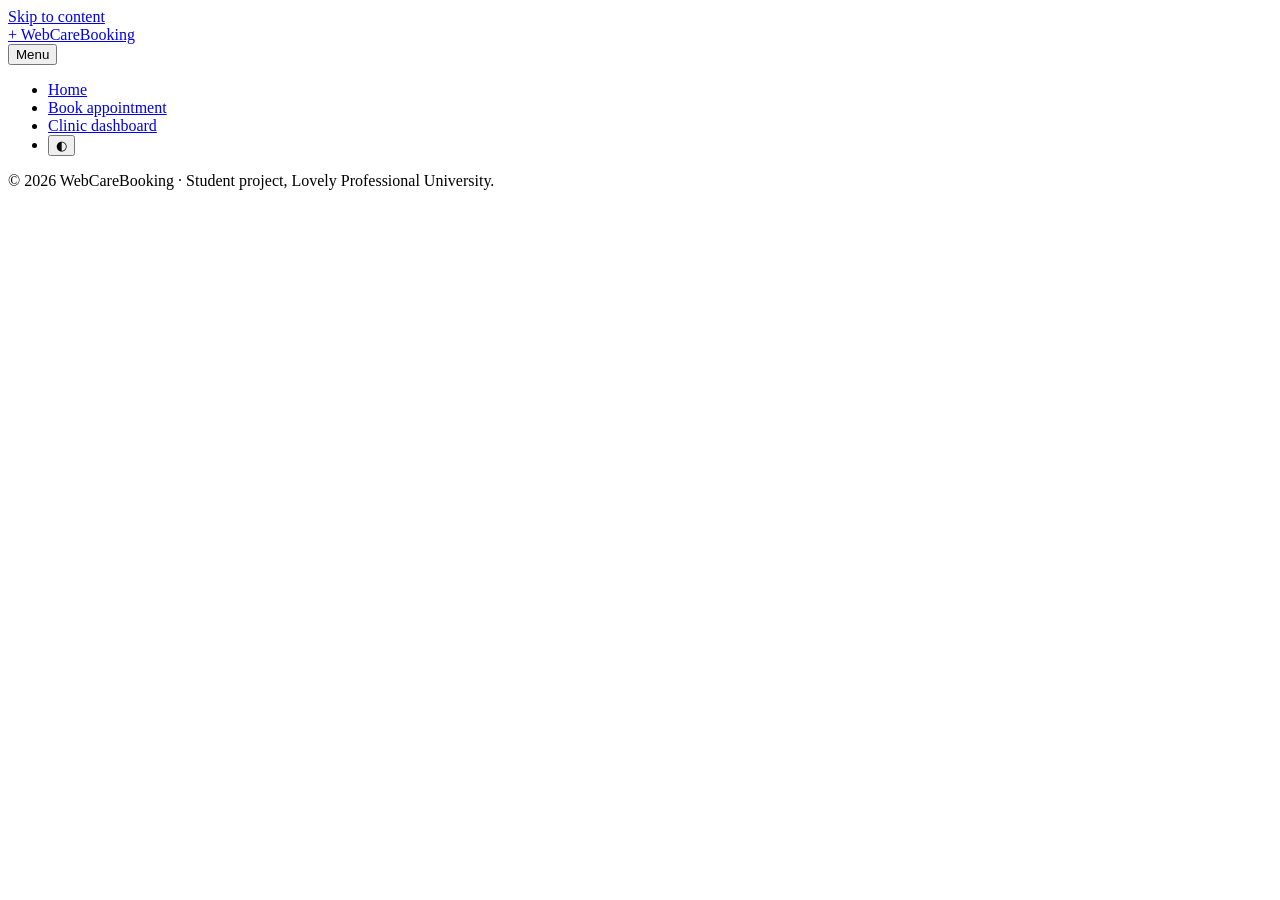
==== admin.html @ 11c1bfa4 "Add files via upload" ====
<!DOCTYPE html>
<html lang="en">
<head>
  <meta charset="UTF-8">
  <meta name="viewport" content="width=device-width, initial-scale=1.0">
  <meta name="description" content="Clinic dashboard: manage working hours and appointments.">
  <title>Clinic dashboard – WebCareBooking</title>
  <link rel="stylesheet" href="css/style.css">
</head>
<body>
  <a class="skip-link" href="#main">Skip to content</a>

  <header class="site-header">
    <div class="container header-inner">
      <a class="logo" href="index.html"><span class="logo-mark" aria-hidden="true">+</span> WebCareBooking</a>
      <nav aria-label="Main navigation">
        <button class="nav-toggle" type="button" aria-expanded="false" aria-controls="nav-menu">Menu</button>
        <ul id="nav-menu" class="nav-menu">
          <li><a href="index.html">Home</a></li>
          <li><a href="book.html">Book appointment</a></li>
          <li><a href="admin.html" aria-current="page">Clinic dashboard</a></li>
          <li><button class="theme-toggle" type="button" aria-label="Switch dark or light mode">◐</button></li>
        </ul>
      </nav>
    </div>
  </header>

  <main id="main" class="container page">

    <!-- ============ ADMIN LOGIN ============ -->
    <section id="admin-login" class="auth" aria-labelledby="admin-login-title" hidden>
      <h1 id="admin-login-title">Clinic dashboard</h1>
      <p class="muted">For doctors and clinic staff.</p>
      <form id="admin-login-form" class="card form" novalidate>
        <div class="field">
          <label for="admin-email">Staff email</label>
          <input type="email" id="admin-email" name="email" autocomplete="username" required>
          <p class="error" id="admin-email-error" aria-live="polite"></p>
        </div>
        <div class="field">
          <label for="admin-password">Password</label>
          <input type="password" id="admin-password" name="password" autocomplete="current-password" required>
          <p class="error" id="admin-password-error" aria-live="polite"></p>
        </div>
        <button type="submit" class="btn btn-primary btn-block">Log in</button>
        <p class="hint">Demo login: <code>admin@webcare.com</code> / <code>Admin@123</code></p>
      </form>
    </section>

    <!-- ============ DASHBOARD ============ -->
    <section id="admin-app" hidden>
      <div class="page-head">
        <h1>Dashboard</h1>
        <button type="button" id="admin-logout" class="btn btn-ghost">Log out</button>
      </div>

      <section class="stats" aria-label="Key figures">
        <article class="stat"><p class="stat-value" id="stat-today">0</p><p class="stat-label">Booked today</p></article>
        <article class="stat"><p class="stat-value" id="stat-upcoming">0</p><p class="stat-label">Upcoming</p></article>
        <article class="stat"><p class="stat-value" id="stat-completed">0</p><p class="stat-label">Completed</p></article>
        <article class="stat"><p class="stat-value" id="stat-cancel">0%</p><p class="stat-label">Cancellation rate</p></article>
      </section>

      <section class="card" aria-labelledby="appts-title">
        <div class="card-head">
          <h2 id="appts-title">Appointments</h2>
          <button type="button" id="export-btn" class="btn btn-small">Export CSV</button>
        </div>
        <form id="filter-form" class="filters">
          <div class="field">
            <label for="filter-doctor">Doctor</label>
            <select id="filter-doctor" name="doctor"></select>
          </div>
          <div class="field">
            <label for="filter-date">Date</label>
            <input type="date" id="filter-date" name="date">
          </div>
          <div class="field">
            <label for="filter-status">Status</label>
            <select id="filter-status" name="status">
              <option value="all">All</option>
              <option value="booked">Booked</option>
              <option value="completed">Completed</option>
              <option value="cancelled">Cancelled</option>
            </select>
          </div>
          <button type="reset" class="btn btn-ghost btn-small">Clear filters</button>
        </form>
        <div class="table-wrap">
          <table class="table">
            <caption class="sr-only">List of appointments</caption>
            <thead>
              <tr>
                <th scope="col">Date</th><th scope="col">Time</th><th scope="col">Doctor</th>
                <th scope="col">Patient</th><th scope="col">Reason</th><th scope="col">Status</th>
                <th scope="col">Actions</th>
              </tr>
            </thead>
            <tbody id="appt-body"></tbody>
          </table>
        </div>
        <p id="appt-empty" class="muted">No appointments match these filters.</p>
      </section>

      <div class="layout-2col">
        <section class="card" aria-labelledby="sched-title">
          <h2 id="sched-title">Working hours</h2>
          <form id="schedule-form" novalidate>
            <div class="field">
              <label for="sched-doctor">Doctor</label>
              <select id="sched-doctor"></select>
            </div>
            <fieldset>
              <legend>Weekly schedule</legend>
              <div id="hours-rows"></div>
            </fieldset>
            <div class="field-row">
              <div class="field">
                <label for="slot-length">Appointment length</label>
                <select id="slot-length">
                  <option value="15">15 minutes</option>
                  <option value="20">20 minutes</option>
                  <option value="30">30 minutes</option>
                  <option value="45">45 minutes</option>
                  <option value="60">60 minutes</option>
                </select>
              </div>
              <div class="field">
                <label for="break-start">Break from</label>
                <input type="time" id="break-start" step="900">
              </div>
              <div class="field">
                <label for="break-end">Break until</label>
                <input type="time" id="break-end" step="900">
                <p class="error" id="break-end-error" aria-live="polite"></p>
              </div>
            </div>
            <button type="submit" class="btn btn-primary">Save working hours</button>
          </form>
        </section>

        <div class="stack">
          <section class="card" aria-labelledby="doc-title">
            <h2 id="doc-title">Add a doctor</h2>
            <form id="doctor-form" class="form" novalidate>
              <div class="field">
                <label for="doc-name">Name</label>
                <input type="text" id="doc-name" name="docname" placeholder="Dr. Firstname Lastname" required>
                <p class="error" id="doc-name-error" aria-live="polite"></p>
              </div>
              <div class="field">
                <label for="doc-specialty">Specialty</label>
                <select id="doc-specialty" name="specialty" required>
                  <option value="">Choose…</option>
                  <option>General Medicine</option>
                  <option>Pediatrics</option>
                  <option>Dermatology</option>
                  <option>Cardiology</option>
                  <option>Gynecology</option>
                  <option>Dentistry</option>
                  <option>Ophthalmology</option>
                </select>
                <p class="error" id="doc-specialty-error" aria-live="polite"></p>
              </div>
              <button type="submit" class="btn btn-primary">Add doctor</button>
            </form>
          </section>

          <section class="card card-danger" aria-labelledby="reset-title">
            <h2 id="reset-title">Demo data</h2>
            <p class="muted">Erase all patients and appointments stored in this browser and reload the sample doctors.</p>
            <button type="button" id="reset-btn" class="btn btn-danger">Reset demo data</button>
          </section>
        </div>
      </div>
    </section>
  </main>

  <footer class="site-footer">
    <div class="container">
      <p>&copy; 2026 WebCareBooking · Student project, Lovely Professional University.</p>
    </div>
  </footer>

  <script src="js/storage.js"></script>
  <script src="js/slots.js"></script>
  <script src="js/validate.js"></script>
  <script src="js/ui.js"></script>
  <script src="js/admin.js"></script>
</body>
</html>
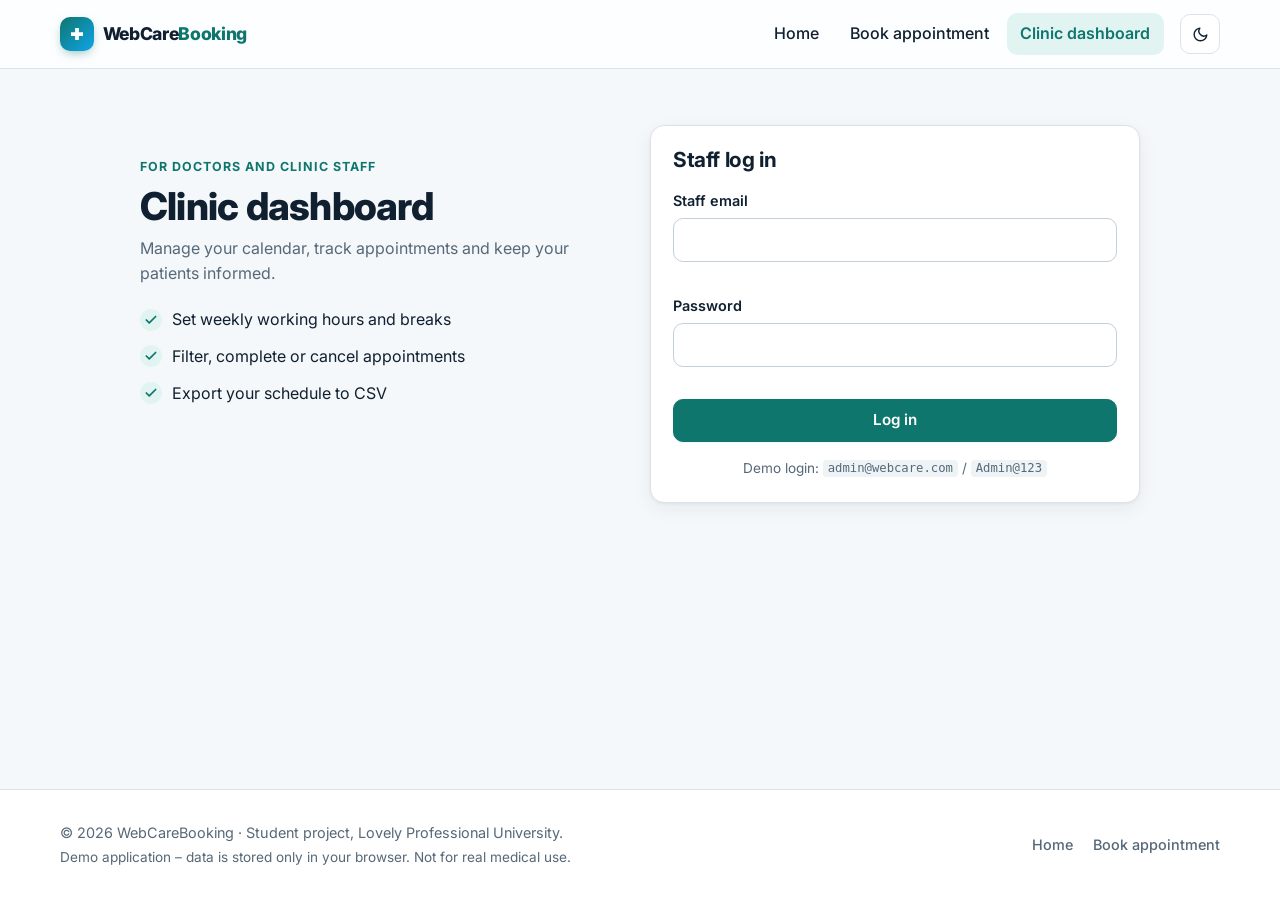
==== commit 15feabe1: "Fix broken asset paths, refresh the design and fix UI bugs The HTML pages load css/, js/ and tests/ " ====
--- a/admin.html
+++ b/admin.html
@@ -4,67 +4,108 @@
   <meta charset="UTF-8">
   <meta name="viewport" content="width=device-width, initial-scale=1.0">
   <meta name="description" content="Clinic dashboard: manage working hours and appointments.">
+  <meta name="theme-color" content="#0f766e">
   <title>Clinic dashboard – WebCareBooking</title>
+  <link rel="icon" href="data:image/svg+xml,%3Csvg xmlns='http://www.w3.org/2000/svg' viewBox='0 0 32 32'%3E%3Crect width='32' height='32' rx='8' fill='%230f766e'/%3E%3Cpath d='M13 7h6v6h6v6h-6v6h-6v-6H7v-6h6z' fill='white'/%3E%3C/svg%3E">
+  <link rel="preconnect" href="https://fonts.googleapis.com">
+  <link rel="preconnect" href="https://fonts.gstatic.com" crossorigin>
+  <link rel="stylesheet" href="https://fonts.googleapis.com/css2?family=Inter:wght@400;500;600;700;800&display=swap">
   <link rel="stylesheet" href="css/style.css">
+  <script>try{document.documentElement.dataset.theme=localStorage.getItem('wcb_theme')||(matchMedia('(prefers-color-scheme: dark)').matches?'dark':'light')}catch(e){}</script>
 </head>
 <body>
   <a class="skip-link" href="#main">Skip to content</a>
 
   <header class="site-header">
     <div class="container header-inner">
-      <a class="logo" href="index.html"><span class="logo-mark" aria-hidden="true">+</span> WebCareBooking</a>
-      <nav aria-label="Main navigation">
-        <button class="nav-toggle" type="button" aria-expanded="false" aria-controls="nav-menu">Menu</button>
+      <a class="logo" href="index.html"><span class="logo-mark" aria-hidden="true"><svg viewBox="0 0 24 24"><path d="M9.5 4h5v5.5H20v5h-5.5V20h-5v-5.5H4v-5h5.5z"/></svg></span>WebCare<span class="logo-accent">Booking</span></a>
+      <nav class="site-nav" aria-label="Main navigation">
+        <button class="nav-toggle" type="button" aria-expanded="false" aria-controls="nav-menu">
+          <svg class="icon" viewBox="0 0 24 24" aria-hidden="true"><path d="M4 6h16M4 12h16M4 18h16"/></svg>
+          <span>Menu</span>
+        </button>
         <ul id="nav-menu" class="nav-menu">
           <li><a href="index.html">Home</a></li>
           <li><a href="book.html">Book appointment</a></li>
           <li><a href="admin.html" aria-current="page">Clinic dashboard</a></li>
-          <li><button class="theme-toggle" type="button" aria-label="Switch dark or light mode">◐</button></li>
         </ul>
       </nav>
+      <button class="theme-toggle" type="button" aria-label="Dark mode" aria-pressed="false">
+        <svg class="icon icon-moon" viewBox="0 0 24 24" aria-hidden="true"><path d="M21 12.8A9 9 0 1 1 11.2 3a7 7 0 0 0 9.8 9.8z"/></svg>
+        <svg class="icon icon-sun" viewBox="0 0 24 24" aria-hidden="true"><circle cx="12" cy="12" r="4"/><path d="M12 2v2M12 20v2M4.9 4.9l1.4 1.4M17.7 17.7l1.4 1.4M2 12h2M20 12h2M4.9 19.1l1.4-1.4M17.7 6.3l1.4-1.4"/></svg>
+      </button>
     </div>
   </header>
 
   <main id="main" class="container page">
 
     <!-- ============ ADMIN LOGIN ============ -->
-    <section id="admin-login" class="auth" aria-labelledby="admin-login-title" hidden>
-      <h1 id="admin-login-title">Clinic dashboard</h1>
-      <p class="muted">For doctors and clinic staff.</p>
-      <form id="admin-login-form" class="card form" novalidate>
-        <div class="field">
-          <label for="admin-email">Staff email</label>
-          <input type="email" id="admin-email" name="email" autocomplete="username" required>
-          <p class="error" id="admin-email-error" aria-live="polite"></p>
-        </div>
-        <div class="field">
-          <label for="admin-password">Password</label>
-          <input type="password" id="admin-password" name="password" autocomplete="current-password" required>
-          <p class="error" id="admin-password-error" aria-live="polite"></p>
-        </div>
-        <button type="submit" class="btn btn-primary btn-block">Log in</button>
-        <p class="hint">Demo login: <code>admin@webcare.com</code> / <code>Admin@123</code></p>
-      </form>
+    <section id="admin-login" class="auth-layout" aria-labelledby="admin-login-title" hidden>
+      <div class="auth-aside">
+        <p class="eyebrow">For doctors and clinic staff</p>
+        <h1 id="admin-login-title">Clinic dashboard</h1>
+        <p class="muted">Manage your calendar, track appointments and keep your patients informed.</p>
+        <ul class="check-list">
+          <li><svg class="icon" viewBox="0 0 24 24" aria-hidden="true"><path d="M20 6 9 17l-5-5"/></svg>Set weekly working hours and breaks</li>
+          <li><svg class="icon" viewBox="0 0 24 24" aria-hidden="true"><path d="M20 6 9 17l-5-5"/></svg>Filter, complete or cancel appointments</li>
+          <li><svg class="icon" viewBox="0 0 24 24" aria-hidden="true"><path d="M20 6 9 17l-5-5"/></svg>Export your schedule to CSV</li>
+        </ul>
+      </div>
+      <div class="auth-main">
+        <form id="admin-login-form" class="card form" novalidate>
+          <h2>Staff log in</h2>
+          <div class="field">
+            <label for="admin-email">Staff email</label>
+            <input type="email" id="admin-email" name="email" autocomplete="username" required>
+            <p class="error" id="admin-email-error" aria-live="polite"></p>
+          </div>
+          <div class="field">
+            <label for="admin-password">Password</label>
+            <input type="password" id="admin-password" name="password" autocomplete="current-password" required>
+            <p class="error" id="admin-password-error" aria-live="polite"></p>
+          </div>
+          <button type="submit" class="btn btn-primary btn-block">Log in</button>
+          <p class="hint center">Demo login: <code>admin@webcare.com</code> / <code>Admin@123</code></p>
+        </form>
+      </div>
     </section>
 
     <!-- ============ DASHBOARD ============ -->
-    <section id="admin-app" hidden>
+    <section id="admin-app" aria-labelledby="dash-title" hidden>
       <div class="page-head">
-        <h1>Dashboard</h1>
+        <div>
+          <h1 id="dash-title">Dashboard</h1>
+          <p class="muted" id="today-label"></p>
+        </div>
         <button type="button" id="admin-logout" class="btn btn-ghost">Log out</button>
       </div>
 
       <section class="stats" aria-label="Key figures">
-        <article class="stat"><p class="stat-value" id="stat-today">0</p><p class="stat-label">Booked today</p></article>
-        <article class="stat"><p class="stat-value" id="stat-upcoming">0</p><p class="stat-label">Upcoming</p></article>
-        <article class="stat"><p class="stat-value" id="stat-completed">0</p><p class="stat-label">Completed</p></article>
-        <article class="stat"><p class="stat-value" id="stat-cancel">0%</p><p class="stat-label">Cancellation rate</p></article>
+        <article class="stat">
+          <span class="stat-icon" aria-hidden="true"><svg class="icon" viewBox="0 0 24 24"><rect x="3" y="5" width="18" height="16" rx="2"/><path d="M3 10h18M8 3v4M16 3v4"/></svg></span>
+          <div><p class="stat-value" id="stat-today">0</p><p class="stat-label">Booked today</p></div>
+        </article>
+        <article class="stat">
+          <span class="stat-icon stat-icon-info" aria-hidden="true"><svg class="icon" viewBox="0 0 24 24"><circle cx="12" cy="12" r="9"/><path d="M12 7v5l3 2"/></svg></span>
+          <div><p class="stat-value" id="stat-upcoming">0</p><p class="stat-label">Upcoming</p></div>
+        </article>
+        <article class="stat">
+          <span class="stat-icon stat-icon-success" aria-hidden="true"><svg class="icon" viewBox="0 0 24 24"><path d="M20 6 9 17l-5-5"/></svg></span>
+          <div><p class="stat-value" id="stat-completed">0</p><p class="stat-label">Completed</p></div>
+        </article>
+        <article class="stat">
+          <span class="stat-icon stat-icon-danger" aria-hidden="true"><svg class="icon" viewBox="0 0 24 24"><circle cx="12" cy="12" r="9"/><path d="M15 9l-6 6M9 9l6 6"/></svg></span>
+          <div><p class="stat-value" id="stat-cancel">0%</p><p class="stat-label">Cancellation rate</p></div>
+        </article>
       </section>
 
       <section class="card" aria-labelledby="appts-title">
         <div class="card-head">
           <h2 id="appts-title">Appointments</h2>
-          <button type="button" id="export-btn" class="btn btn-small">Export CSV</button>
+          <button type="button" id="export-btn" class="btn btn-small">
+            <svg class="icon" viewBox="0 0 24 24" aria-hidden="true"><path d="M12 3v12M7 10l5 5 5-5M5 21h14"/></svg>
+            Export CSV
+          </button>
         </div>
         <form id="filter-form" class="filters">
           <div class="field">
@@ -84,7 +125,7 @@
               <option value="cancelled">Cancelled</option>
             </select>
           </div>
-          <button type="reset" class="btn btn-ghost btn-small">Clear filters</button>
+          <button type="reset" class="btn btn-ghost">Clear filters</button>
         </form>
         <div class="table-wrap">
           <table class="table">
@@ -99,7 +140,7 @@
             <tbody id="appt-body"></tbody>
           </table>
         </div>
-        <p id="appt-empty" class="muted">No appointments match these filters.</p>
+        <p id="appt-empty" class="empty-state">No appointments match these filters.</p>
       </section>
 
       <div class="layout-2col">
@@ -177,8 +218,15 @@
   </main>
 
   <footer class="site-footer">
-    <div class="container">
-      <p>&copy; 2026 WebCareBooking · Student project, Lovely Professional University.</p>
+    <div class="container footer-inner">
+      <div>
+        <p>&copy; 2026 WebCareBooking · Student project, Lovely Professional University.</p>
+        <p class="small">Demo application – data is stored only in your browser. Not for real medical use.</p>
+      </div>
+      <ul class="footer-links">
+        <li><a href="index.html">Home</a></li>
+        <li><a href="book.html">Book appointment</a></li>
+      </ul>
     </div>
   </footer>
 
--- a/css/style.css
+++ b/css/style.css
@@ -0,0 +1,599 @@
+/* =========================================================
+   WebCareBooking – main stylesheet
+   Mobile-first: base styles target phones, media queries
+   at the bottom add layout for tablets (≥640px) and
+   desktops (≥960px).
+   ========================================================= */
+
+/* ---------- 1. Design tokens (CSS custom properties) ---------- */
+:root {
+  --bg: #f5f8fa;
+  --surface: #ffffff;
+  --surface-2: #eef3f6;
+  --text: #102030;
+  --muted: #566879;
+  --border: #dbe3ea;
+  --border-strong: #c3cfd9;
+  --primary: #0f766e;
+  --primary-hover: #0b5d56;
+  --on-primary: #ffffff;
+  --primary-soft: #e2f4f1;
+  --accent: #0ea5e9;
+  --accent-soft: #e0f2fe;
+  --danger: #b42318;
+  --danger-soft: #fdecea;
+  --success: #1d7a3a;
+  --success-soft: #e6f4ea;
+  --warning: #9a6200;
+  --warning-soft: #fff4dc;
+  --radius-sm: 8px;
+  --radius: 14px;
+  --radius-lg: 22px;
+  --shadow-sm: 0 1px 2px rgba(16, 32, 48, 0.06);
+  --shadow: 0 1px 3px rgba(16, 32, 48, 0.06), 0 6px 20px rgba(16, 32, 48, 0.06);
+  --shadow-lg: 0 20px 50px -12px rgba(15, 60, 70, 0.25);
+  --ring: 0 0 0 3px rgba(15, 118, 110, 0.25);
+  --header-bg: rgba(255, 255, 255, 0.82);
+  --font: "Inter", system-ui, -apple-system, "Segoe UI", Roboto, "Helvetica Neue", Arial, sans-serif;
+  color-scheme: light;
+}
+
+[data-theme="dark"] {
+  --bg: #0b131a;
+  --surface: #131f29;
+  --surface-2: #1a2a37;
+  --text: #e6eef4;
+  --muted: #9db0c0;
+  --border: #253746;
+  --border-strong: #35495a;
+  --primary: #2cc5b4;
+  --primary-hover: #5ad8ca;
+  --on-primary: #04211e;
+  --primary-soft: #123532;
+  --accent: #38bdf8;
+  --accent-soft: #10293a;
+  --danger: #f2877d;
+  --danger-soft: #3a1d1b;
+  --success: #6fd08f;
+  --success-soft: #16301f;
+  --warning: #f0c060;
+  --warning-soft: #352a12;
+  --shadow-sm: none;
+  --shadow: 0 1px 0 rgba(255, 255, 255, 0.03) inset;
+  --shadow-lg: 0 20px 50px -12px rgba(0, 0, 0, 0.6);
+  --ring: 0 0 0 3px rgba(44, 197, 180, 0.3);
+  --header-bg: rgba(19, 31, 41, 0.82);
+  color-scheme: dark;
+}
+
+/* ---------- 2. Base ---------- */
+*, *::before, *::after { box-sizing: border-box; }
+
+html { -webkit-text-size-adjust: 100%; scroll-padding-top: 80px; }
+
+body {
+  margin: 0;
+  font-family: var(--font);
+  font-size: 1rem;
+  line-height: 1.6;
+  color: var(--text);
+  background: var(--bg);
+  display: flex;
+  flex-direction: column;
+  min-height: 100vh;
+  -webkit-font-smoothing: antialiased;
+}
+
+main { flex: 1; }
+h1, h2, h3 { line-height: 1.2; margin: 0 0 0.6em; letter-spacing: -0.02em; }
+h1 { font-size: clamp(1.75rem, 3vw + 1rem, 2.4rem); font-weight: 800; }
+h2 { font-size: 1.3rem; font-weight: 700; }
+h3 { font-size: 1.05rem; font-weight: 700; }
+p { margin: 0 0 0.8em; }
+a { color: var(--primary); }
+img { max-width: 100%; display: block; }
+code { background: var(--surface-2); padding: 0.1em 0.4em; border-radius: 4px; font-size: 0.9em; }
+[hidden] { display: none !important; }
+
+.icon {
+  width: 1.15em; height: 1.15em; flex: none;
+  fill: none; stroke: currentColor; stroke-width: 2; stroke-linecap: round; stroke-linejoin: round;
+}
+
+.container { width: min(1160px, 100% - 2rem); margin-inline: auto; }
+.page { padding-block: 2rem 3.5rem; }
+.section { padding-block: 3rem; }
+.section-alt { background: var(--surface); border-block: 1px solid var(--border); }
+.section-head { margin-bottom: 1.75rem; max-width: 640px; }
+.section-head h2 { font-size: clamp(1.4rem, 1.5vw + 1rem, 1.9rem); margin: 0; }
+.eyebrow {
+  margin: 0 0 0.4rem; font-size: 0.78rem; font-weight: 700;
+  letter-spacing: 0.08em; text-transform: uppercase; color: var(--primary);
+}
+.muted { color: var(--muted); }
+.small { font-size: 0.85rem; }
+.center { text-align: center; }
+.stack { display: grid; gap: 1.25rem; align-content: start; }
+
+/* Visible only to screen readers */
+.sr-only {
+  position: absolute; width: 1px; height: 1px; padding: 0; margin: -1px;
+  overflow: hidden; clip: rect(0, 0, 0, 0); white-space: nowrap; border: 0;
+}
+
+.skip-link {
+  position: absolute; left: 1rem; top: -3rem; z-index: 100;
+  background: var(--primary); color: var(--on-primary);
+  padding: 0.5rem 1rem; border-radius: var(--radius-sm); font-weight: 600;
+}
+.skip-link:focus { top: 1rem; }
+
+:focus-visible { outline: 3px solid var(--primary); outline-offset: 2px; }
+
+/* ---------- 3. Header & navigation ---------- */
+.site-header {
+  background: var(--header-bg);
+  backdrop-filter: saturate(180%) blur(12px);
+  -webkit-backdrop-filter: saturate(180%) blur(12px);
+  border-bottom: 1px solid var(--border);
+  position: sticky; top: 0; z-index: 50;
+}
+.header-inner {
+  display: flex; align-items: center; gap: 0.5rem;
+  min-height: 68px; position: relative;
+}
+.logo {
+  display: flex; align-items: center; gap: 0.55rem; margin-right: auto;
+  font-weight: 800; font-size: 1.1rem; letter-spacing: -0.02em;
+  color: var(--text); text-decoration: none;
+}
+.logo-accent { color: var(--primary); margin-left: -0.55rem; }
+.logo-mark {
+  display: grid; place-items: center; width: 34px; height: 34px;
+  background: linear-gradient(135deg, var(--primary), var(--accent));
+  border-radius: 10px; box-shadow: 0 4px 12px -4px rgba(15, 118, 110, 0.6);
+}
+.logo-mark svg { width: 18px; height: 18px; fill: #fff; }
+
+.nav-toggle, .theme-toggle {
+  display: inline-flex; align-items: center; justify-content: center; gap: 0.4rem;
+  font: inherit; font-weight: 600; font-size: 0.92rem; color: var(--text);
+  background: var(--surface); border: 1px solid var(--border);
+  height: 40px; border-radius: 10px; cursor: pointer;
+  transition: background 0.15s, border-color 0.15s;
+}
+.nav-toggle { padding: 0 0.8rem; }
+.theme-toggle { width: 40px; padding: 0; }
+.nav-toggle:hover, .theme-toggle:hover { background: var(--surface-2); border-color: var(--border-strong); }
+.theme-toggle .icon-sun { display: none; }
+[data-theme="dark"] .theme-toggle .icon-sun { display: block; }
+[data-theme="dark"] .theme-toggle .icon-moon { display: none; }
+
+.nav-menu {
+  list-style: none; margin: 0; padding: 0.5rem;
+  display: none; flex-direction: column; gap: 0.15rem;
+  position: absolute; top: calc(100% + 0.5rem); left: 0; right: 0;
+  background: var(--surface); border: 1px solid var(--border);
+  border-radius: var(--radius); box-shadow: var(--shadow-lg);
+}
+.nav-menu.open { display: flex; animation: slide-in 0.18s ease-out; }
+.nav-menu a {
+  display: block; padding: 0.65rem 0.85rem; border-radius: 10px;
+  text-decoration: none; color: var(--text); font-weight: 500;
+}
+.nav-menu a:hover { background: var(--surface-2); }
+.nav-menu a[aria-current="page"] { color: var(--primary); background: var(--primary-soft); font-weight: 600; }
+
+/* ---------- 4. Buttons ---------- */
+.btn {
+  display: inline-flex; align-items: center; justify-content: center; gap: 0.45rem;
+  font: inherit; font-weight: 600; font-size: 0.95rem; line-height: 1.2;
+  text-decoration: none; cursor: pointer; white-space: nowrap;
+  padding: 0.7rem 1.2rem; border-radius: 10px;
+  border: 1px solid var(--border); background: var(--surface); color: var(--text);
+  box-shadow: var(--shadow-sm);
+  transition: background 0.15s, border-color 0.15s, box-shadow 0.15s, transform 0.1s;
+}
+.btn:hover:not(:disabled) { background: var(--surface-2); border-color: var(--border-strong); }
+.btn:active:not(:disabled) { transform: translateY(1px); }
+.btn:disabled { opacity: 0.45; cursor: not-allowed; box-shadow: none; }
+.btn-primary { background: var(--primary); border-color: var(--primary); color: var(--on-primary); }
+.btn-primary:hover:not(:disabled) {
+  background: var(--primary-hover); border-color: var(--primary-hover);
+  box-shadow: 0 6px 16px -6px rgba(15, 118, 110, 0.55);
+}
+.btn-ghost { background: transparent; box-shadow: none; }
+.btn-light { background: #fff; border-color: #fff; color: #0b4f49; }
+.btn-light:hover:not(:disabled) { background: #f0fdfa; border-color: #f0fdfa; }
+.btn-danger { color: var(--danger); border-color: currentColor; background: transparent; box-shadow: none; }
+.btn-danger:hover:not(:disabled) { background: var(--danger-soft); border-color: var(--danger); }
+.btn-small { padding: 0.4rem 0.75rem; font-size: 0.85rem; border-radius: var(--radius-sm); }
+.btn-lg { padding: 0.85rem 1.4rem; font-size: 1rem; }
+.btn-block { width: 100%; }
+
+.link-btn {
+  font: inherit; font-weight: 600; color: var(--primary); background: none;
+  border: 0; padding: 0; cursor: pointer; text-decoration: underline; text-underline-offset: 3px;
+}
+
+/* ---------- 5. Hero & landing ---------- */
+.hero {
+  position: relative; overflow: hidden;
+  background:
+    radial-gradient(60% 80% at 100% 0%, var(--accent-soft), transparent 70%),
+    radial-gradient(60% 80% at 0% 0%, var(--primary-soft), transparent 70%),
+    var(--bg);
+  padding-block: 3rem 3.5rem;
+}
+.hero-inner { display: grid; gap: 2.5rem; align-items: center; }
+.hero h1 { font-size: clamp(2rem, 4vw + 1rem, 3.3rem); letter-spacing: -0.035em; }
+.text-accent {
+  background: linear-gradient(90deg, var(--primary), var(--accent));
+  -webkit-background-clip: text; background-clip: text; color: transparent;
+}
+.lead { font-size: 1.12rem; color: var(--muted); max-width: 36rem; }
+.hero-actions { display: flex; flex-wrap: wrap; gap: 0.75rem; margin-top: 1.75rem; }
+.hero-points {
+  list-style: none; padding: 0; margin: 1.5rem 0 0;
+  display: flex; flex-wrap: wrap; gap: 0.5rem 1.25rem; color: var(--muted); font-size: 0.92rem;
+}
+.hero-points li { display: inline-flex; align-items: center; gap: 0.4rem; }
+.hero-points .icon { color: var(--primary); }
+
+/* Decorative booking preview */
+.hero-visual { position: relative; max-width: 420px; width: 100%; justify-self: center; }
+.preview-card {
+  background: var(--surface); border: 1px solid var(--border); border-radius: var(--radius-lg);
+  padding: 1.4rem; box-shadow: var(--shadow-lg);
+}
+.preview-head { display: flex; align-items: center; gap: 0.8rem; margin-bottom: 1.1rem; }
+.preview-head div { display: grid; line-height: 1.35; }
+.preview-label { font-size: 0.8rem; font-weight: 600; color: var(--muted); margin-bottom: 0.6rem; }
+.preview-slots { display: grid; grid-template-columns: repeat(3, 1fr); gap: 0.5rem; }
+.preview-slots span {
+  text-align: center; padding: 0.55rem 0; border: 1px solid var(--border);
+  border-radius: var(--radius-sm); font-weight: 600; font-size: 0.9rem;
+}
+.preview-slots .is-taken { color: var(--muted); background: var(--surface-2); text-decoration: line-through; }
+.preview-slots .is-picked { background: var(--primary); border-color: var(--primary); color: var(--on-primary); }
+.preview-confirm {
+  display: flex; align-items: center; gap: 0.5rem; margin-top: 1rem;
+  background: var(--success-soft); color: var(--success);
+  border-radius: var(--radius-sm); padding: 0.7rem 0.85rem; font-weight: 600; font-size: 0.9rem;
+}
+.preview-badge {
+  position: absolute; right: -0.5rem; top: -1rem;
+  display: inline-flex; align-items: center; gap: 0.4rem;
+  background: var(--surface); border: 1px solid var(--border); border-radius: 999px;
+  padding: 0.45rem 0.85rem; font-size: 0.82rem; font-weight: 600; box-shadow: var(--shadow);
+  animation: float 4s ease-in-out infinite;
+}
+.preview-badge .icon { color: var(--warning); }
+@keyframes float { 50% { transform: translateY(-6px); } }
+
+.feature-grid { display: grid; gap: 1rem; }
+.feature { transition: transform 0.2s, box-shadow 0.2s, border-color 0.2s; }
+.feature:hover { transform: translateY(-3px); box-shadow: var(--shadow-lg); border-color: var(--border-strong); }
+.feature p { color: var(--muted); margin: 0; }
+.feature-icon {
+  display: grid; place-items: center; width: 46px; height: 46px; margin-bottom: 1rem;
+  border-radius: 12px; background: var(--primary-soft); color: var(--primary); font-size: 1.2rem;
+}
+
+.steps { list-style: none; counter-reset: step; padding: 0; margin: 0; display: grid; gap: 1rem; }
+.steps li {
+  counter-increment: step; position: relative;
+  background: var(--bg); border: 1px solid var(--border); border-radius: var(--radius);
+  padding: 1.1rem 1.1rem 1.1rem 4rem; color: var(--muted);
+}
+.steps li::before {
+  content: counter(step); position: absolute; left: 1.1rem; top: 1rem;
+  display: grid; place-items: center; width: 34px; height: 34px; border-radius: 50%;
+  background: var(--primary); color: var(--on-primary); font-weight: 700;
+}
+.steps strong { display: block; color: var(--text); }
+
+.doctor-row { list-style: none; padding: 0; margin: 0; display: grid; gap: 1rem; }
+.doctor-card {
+  display: flex; gap: 1rem; align-items: center;
+  background: var(--surface); border: 1px solid var(--border);
+  border-radius: var(--radius); padding: 1.1rem; box-shadow: var(--shadow);
+}
+.doctor-card h3 { margin: 0; }
+.doctor-card p { margin: 0; }
+.doctor-card .btn { margin-left: auto; }
+.avatar {
+  flex: none; display: grid; place-items: center; width: 48px; height: 48px;
+  border-radius: 50%; color: var(--on-primary);
+  background: linear-gradient(135deg, var(--primary), var(--accent));
+  font-weight: 700; font-size: 1.15rem;
+}
+.chip {
+  display: inline-block; margin-top: 0.2rem; padding: 0.1rem 0.55rem; border-radius: 999px;
+  background: var(--primary-soft); color: var(--primary); font-size: 0.78rem; font-weight: 600;
+}
+
+.cta {
+  display: grid; gap: 1.25rem; align-items: center;
+  padding: 2rem; border-radius: var(--radius-lg); color: #fff;
+  background: linear-gradient(120deg, #0f766e, #0e7490 60%, #0284c7);
+  box-shadow: var(--shadow-lg);
+}
+.cta h2 { font-size: clamp(1.4rem, 1.5vw + 1rem, 1.8rem); margin-bottom: 0.3rem; }
+.cta p { margin: 0; opacity: 0.9; }
+
+/* ---------- 6. Cards & layout ---------- */
+.card {
+  background: var(--surface); border: 1px solid var(--border);
+  border-radius: var(--radius); padding: 1.4rem; box-shadow: var(--shadow);
+}
+.card > h2 { margin-bottom: 1rem; }
+/* Spacing between cards stacked directly inside a page section */
+.page section > .card + .card,
+.page .card + .layout-2col { margin-top: 1.25rem; }
+.card-head { display: flex; justify-content: space-between; align-items: center; gap: 1rem; margin-bottom: 1rem; }
+.card-head h2 { margin: 0; }
+.card-head select { width: auto; }
+.card-danger { border-color: color-mix(in srgb, var(--danger) 45%, var(--border)); }
+.page-head {
+  display: flex; justify-content: space-between; align-items: flex-start;
+  gap: 1rem; flex-wrap: wrap; margin-bottom: 1.5rem;
+}
+.page-head h1 { margin: 0 0 0.2rem; }
+.page-head p { margin: 0; }
+.layout-2col { display: grid; gap: 1.25rem; align-items: start; }
+
+/* ---------- 7. Forms ---------- */
+.auth-layout { display: grid; gap: 2rem; max-width: 1000px; margin-inline: auto; align-items: start; }
+.auth-aside h1 { margin-bottom: 0.4rem; }
+.check-list { list-style: none; padding: 0; margin: 1.25rem 0 0; display: grid; gap: 0.7rem; }
+.check-list li { display: flex; gap: 0.6rem; align-items: flex-start; }
+.check-list .icon {
+  width: 22px; height: 22px; padding: 4px; margin-top: 0.1rem; border-radius: 50%;
+  background: var(--primary-soft); color: var(--primary); stroke-width: 3;
+}
+.form { display: grid; gap: 0.25rem; }
+.form > h2 { margin-bottom: 0.75rem; }
+.field { display: grid; gap: 0.35rem; margin-bottom: 0.5rem; align-content: start; }
+.field-row { display: grid; gap: 0 1rem; }
+label { font-weight: 600; font-size: 0.9rem; }
+
+input, select, textarea {
+  font: inherit; font-size: 0.95rem; color: var(--text); background: var(--surface);
+  border: 1px solid var(--border-strong); border-radius: 10px;
+  padding: 0.65rem 0.8rem; width: 100%; min-height: 44px;
+  transition: border-color 0.15s, box-shadow 0.15s;
+}
+/* Date/time pickers render taller than selects in Chromium: give all one-line controls the same height */
+input:not([type="checkbox"]):not([type="radio"]), select { height: 44px; }
+textarea { resize: vertical; }
+input::placeholder, textarea::placeholder { color: var(--muted); opacity: 0.8; }
+input:hover, select:hover, textarea:hover { border-color: var(--muted); }
+input:focus, select:focus, textarea:focus { border-color: var(--primary); outline: none; box-shadow: var(--ring); }
+input[aria-invalid="true"], select[aria-invalid="true"] { border-color: var(--danger); background: var(--danger-soft); }
+input:disabled { opacity: 0.5; cursor: not-allowed; }
+
+fieldset { border: 0; padding: 0; margin: 0 0 1.5rem; display: grid; gap: 0.45rem; min-width: 0; }
+legend { display: flex; align-items: center; gap: 0.5rem; font-weight: 700; font-size: 1rem; margin-bottom: 0.6rem; padding: 0; }
+.step-num {
+  display: inline-grid; place-items: center; width: 26px; height: 26px; border-radius: 50%;
+  background: var(--primary-soft); color: var(--primary); font-size: 0.85rem; font-weight: 700;
+}
+
+.error { color: var(--danger); font-size: 0.83rem; font-weight: 500; margin: 0; min-height: 1.1em; }
+.hint { color: var(--muted); font-size: 0.85rem; margin: 0; }
+.hint.center { margin-top: 0.75rem; }
+.check { display: flex; gap: 0.6rem; align-items: flex-start; font-weight: 400; cursor: pointer; }
+.check input { width: 18px; height: 18px; min-height: 0; margin-top: 0.2rem; accent-color: var(--primary); }
+
+/* Tabs */
+.tabs {
+  display: flex; gap: 0.25rem; background: var(--surface-2); padding: 0.3rem;
+  border-radius: 12px; margin-bottom: 1rem; border: 1px solid var(--border);
+}
+.tabs button {
+  flex: 1; font: inherit; font-weight: 600; padding: 0.6rem; border: 0;
+  border-radius: 9px; background: transparent; color: var(--muted); cursor: pointer;
+  transition: background 0.15s, color 0.15s;
+}
+.tabs button:hover { color: var(--text); }
+.tabs button[aria-selected="true"] { background: var(--surface); color: var(--text); box-shadow: var(--shadow); }
+
+/* Doctor choice cards (radio buttons) */
+.choice-grid { display: grid; gap: 0.6rem; margin-top: 0.5rem; }
+.choice-card {
+  display: flex; gap: 0.75rem; align-items: center; cursor: pointer;
+  border: 1px solid var(--border); border-radius: 12px; padding: 0.8rem;
+  font-weight: 400; transition: border-color 0.15s, background 0.15s;
+}
+.choice-card:hover { border-color: var(--border-strong); background: var(--surface-2); }
+.choice-card input { width: 18px; height: 18px; min-height: 0; accent-color: var(--primary); }
+.choice-card .avatar { width: 38px; height: 38px; font-size: 0.95rem; }
+.choice-card:has(input:checked) { border-color: var(--primary); background: var(--primary-soft); box-shadow: inset 0 0 0 1px var(--primary); }
+.choice-card:has(input:focus-visible) { outline: 3px solid var(--primary); outline-offset: 2px; }
+.choice-body { display: grid; line-height: 1.35; }
+.choice-body .muted { font-size: 0.88rem; }
+
+/* Time slots */
+.slots-meta { display: flex; align-items: center; gap: 0.4rem; margin: 0.5rem 0 0.6rem; color: var(--muted); font-size: 0.9rem; }
+.slots-meta .icon { color: var(--primary); }
+.slot-grid { display: grid; grid-template-columns: repeat(auto-fill, minmax(80px, 1fr)); gap: 0.5rem; }
+.slot { position: relative; }
+.slot input { position: absolute; opacity: 0; inset: 0; margin: 0; cursor: pointer; }
+.slot span {
+  display: block; text-align: center; padding: 0.6rem 0;
+  border: 1px solid var(--border); border-radius: 10px; font-weight: 600; font-size: 0.92rem;
+  background: var(--surface); font-variant-numeric: tabular-nums;
+  transition: border-color 0.15s, background 0.15s, color 0.15s;
+}
+.slot:not(.slot-taken):hover input:not(:checked) + span { border-color: var(--primary); color: var(--primary); }
+.slot input:checked + span { background: var(--primary); border-color: var(--primary); color: var(--on-primary); }
+.slot input:focus-visible + span { outline: 3px solid var(--primary); outline-offset: 2px; }
+.slot-taken span { text-decoration: line-through; color: var(--muted); background: var(--surface-2); border-style: dashed; }
+.slot-taken input { cursor: not-allowed; }
+
+.info-box {
+  display: flex; gap: 0.6rem; align-items: center; margin-top: 0.5rem;
+  background: var(--surface-2); border-radius: 10px; padding: 0.8rem 0.9rem;
+  color: var(--muted); font-size: 0.92rem;
+}
+.info-box .icon { color: var(--primary); }
+
+.summary {
+  display: flex; gap: 0.6rem; align-items: flex-start;
+  background: var(--primary-soft); color: var(--text);
+  border: 1px solid color-mix(in srgb, var(--primary) 30%, transparent);
+  border-radius: 10px; padding: 0.85rem 1rem; font-weight: 500;
+}
+.summary:empty { display: none; }
+
+/* ---------- 8. Appointments list ---------- */
+.appt-list { list-style: none; margin: 0; padding: 0; display: grid; gap: 0.6rem; }
+.appt {
+  display: flex; flex-wrap: wrap; justify-content: space-between; align-items: center; gap: 0.75rem;
+  border: 1px solid var(--border); border-left: 4px solid var(--primary);
+  border-radius: 12px; padding: 0.85rem 1rem;
+}
+.appt-completed { border-left-color: var(--success); }
+.appt-cancelled { border-left-color: var(--danger); opacity: 0.8; }
+.appt-info { display: grid; gap: 0.1rem; min-width: 0; }
+.appt-actions { display: flex; align-items: center; gap: 0.5rem; }
+.empty-state {
+  text-align: center; color: var(--muted); padding: 2rem 1rem;
+  border: 1px dashed var(--border-strong); border-radius: 12px; margin: 0;
+}
+
+.badge {
+  display: inline-flex; align-items: center; gap: 0.35rem; padding: 0.2rem 0.65rem; border-radius: 999px;
+  font-size: 0.76rem; font-weight: 700; text-transform: capitalize; white-space: nowrap;
+}
+.badge::before { content: ""; width: 6px; height: 6px; border-radius: 50%; background: currentColor; }
+.badge-booked { background: var(--primary-soft); color: var(--primary); }
+.badge-completed { background: var(--success-soft); color: var(--success); }
+.badge-cancelled { background: var(--danger-soft); color: var(--danger); }
+
+/* ---------- 9. Dashboard ---------- */
+.stats { display: grid; grid-template-columns: repeat(2, 1fr); gap: 1rem; margin-bottom: 1.25rem; }
+.stat {
+  display: flex; align-items: center; gap: 0.9rem;
+  background: var(--surface); border: 1px solid var(--border); border-radius: var(--radius);
+  padding: 1rem 1.1rem; box-shadow: var(--shadow);
+}
+.stat-icon {
+  display: grid; place-items: center; width: 42px; height: 42px; flex: none; border-radius: 12px;
+  background: var(--primary-soft); color: var(--primary); font-size: 1.15rem;
+}
+.stat-icon-info { background: var(--accent-soft); color: var(--accent); }
+.stat-icon-success { background: var(--success-soft); color: var(--success); }
+.stat-icon-danger { background: var(--danger-soft); color: var(--danger); }
+.stat-value { font-size: 1.6rem; font-weight: 800; margin: 0; line-height: 1.1; font-variant-numeric: tabular-nums; }
+.stat-label { margin: 0; color: var(--muted); font-size: 0.85rem; }
+
+.filters { display: grid; gap: 0 1rem; align-items: end; margin-bottom: 1rem; }
+.filters .btn { margin-bottom: 0.5rem; min-height: 44px; }
+.filters .field { margin-bottom: 0.5rem; }
+
+/* Table becomes stacked cards on phones */
+.table { width: 100%; border-collapse: collapse; }
+.table thead { display: none; }
+.table tr { display: block; border: 1px solid var(--border); border-radius: 12px; padding: 0.5rem 0.85rem; margin-bottom: 0.6rem; }
+.table td { display: flex; justify-content: space-between; gap: 1rem; padding: 0.35rem 0; text-align: right; }
+.table td::before { content: attr(data-label); font-weight: 600; color: var(--muted); text-align: left; }
+.table .actions { justify-content: flex-end; flex-wrap: wrap; gap: 0.4rem; }
+.cell-stack { display: grid; line-height: 1.35; }
+.table .actions::before { margin-right: auto; }
+
+.hours-row { display: grid; gap: 0.4rem; padding: 0.6rem 0; border-bottom: 1px solid var(--border); }
+.hours-row:last-child { border-bottom: 0; }
+.hours-row .error:empty { display: none; }
+.day-toggle { display: flex; align-items: center; gap: 0.55rem; cursor: pointer; }
+.day-toggle input { width: 18px; height: 18px; min-height: 0; accent-color: var(--primary); }
+.time-pair { display: flex; align-items: center; gap: 0.5rem; color: var(--muted); font-size: 0.9rem; }
+
+/* ---------- 10. Toasts & footer ---------- */
+.toast-box {
+  position: fixed; bottom: 1rem; left: 1rem; right: 1rem; z-index: 200;
+  display: grid; gap: 0.5rem; pointer-events: none;
+}
+.toast {
+  display: flex; align-items: center; gap: 0.6rem;
+  background: var(--text); color: var(--bg); padding: 0.85rem 1rem; border-radius: 12px;
+  box-shadow: 0 10px 30px rgba(0, 0, 0, 0.25); animation: slide-in 0.25s ease-out;
+  font-weight: 500; transition: opacity 0.3s, transform 0.3s;
+}
+.toast::before { content: ""; width: 8px; height: 8px; flex: none; border-radius: 50%; background: var(--accent); }
+.toast-success::before { background: var(--success); }
+.toast-error::before { background: var(--danger); }
+.toast.leaving { opacity: 0; transform: translateY(8px); }
+@keyframes slide-in { from { opacity: 0; transform: translateY(10px); } to { opacity: 1; transform: none; } }
+
+.site-footer {
+  border-top: 1px solid var(--border); background: var(--surface);
+  padding-block: 1.75rem; color: var(--muted); font-size: 0.9rem;
+}
+.site-footer p { margin: 0.2rem 0; }
+.footer-inner { display: flex; flex-wrap: wrap; justify-content: space-between; align-items: center; gap: 1rem; }
+.footer-links { list-style: none; padding: 0; margin: 0; display: flex; gap: 1.25rem; }
+.footer-links a { color: var(--muted); text-decoration: none; font-weight: 500; }
+.footer-links a:hover { color: var(--primary); }
+
+/* ---------- 11. Responsive breakpoints ---------- */
+
+/* Tablet */
+@media (min-width: 640px) {
+  .feature-grid { grid-template-columns: repeat(2, 1fr); }
+  .steps { grid-template-columns: repeat(2, 1fr); }
+  .doctor-row { grid-template-columns: repeat(2, 1fr); }
+  .field-row { grid-template-columns: repeat(auto-fit, minmax(160px, 1fr)); }
+  .choice-grid { grid-template-columns: repeat(2, 1fr); }
+  .stats { grid-template-columns: repeat(4, 1fr); }
+  .filters { grid-template-columns: repeat(3, 1fr) auto; }
+  .hours-row { grid-template-columns: 140px 1fr; align-items: center; }
+  .hours-row .error { grid-column: 2; }
+  .toast-box { left: auto; width: 360px; }
+  .cta { grid-template-columns: 1fr auto; padding: 2.5rem; }
+}
+
+/* Desktop */
+@media (min-width: 960px) {
+  .nav-toggle { display: none; }
+  .nav-menu {
+    display: flex; flex-direction: row; align-items: center; gap: 0.25rem; position: static;
+    padding: 0; background: none; border: 0; box-shadow: none; margin-right: 0.5rem;
+  }
+  .nav-menu a { padding: 0.5rem 0.85rem; }
+  .hero { padding-block: 5rem 5.5rem; }
+  .hero-inner { grid-template-columns: 1.15fr 1fr; gap: 4rem; }
+  .feature-grid { grid-template-columns: repeat(4, 1fr); }
+  .steps { grid-template-columns: repeat(4, 1fr); }
+  .steps li { padding: 4rem 1.25rem 1.25rem; }
+  .steps li::before { top: 1.25rem; left: 1.25rem; }
+  .doctor-row { grid-template-columns: repeat(3, 1fr); }
+  .layout-2col { grid-template-columns: 1.2fr 1fr; }
+  .sticky-card { position: sticky; top: 88px; }
+  .auth-layout { grid-template-columns: 1fr 1.1fr; gap: 4rem; padding-top: 1.5rem; }
+  .auth-aside { padding-top: 2rem; }
+
+  .table thead { display: table-header-group; }
+  .table tr { display: table-row; border: 0; }
+  .table tbody tr { transition: background 0.15s; }
+  .table tbody tr:hover { background: var(--surface-2); }
+  .table th, .table td {
+    display: table-cell; text-align: left; padding: 0.75rem 0.6rem;
+    border-bottom: 1px solid var(--border); vertical-align: middle;
+  }
+  .table th {
+    font-size: 0.75rem; font-weight: 700; text-transform: uppercase; letter-spacing: 0.05em;
+    color: var(--muted); background: var(--surface-2);
+  }
+  .table th:first-child { border-radius: 10px 0 0 10px; }
+  .table th:last-child { border-radius: 0 10px 10px 0; }
+  .table thead th { border-bottom: 0; }
+  .table td::before { content: none; }
+  .table .actions { white-space: nowrap; }
+}
+
+/* Respect users who prefer less motion */
+@media (prefers-reduced-motion: reduce) {
+  * { animation: none !important; transition: none !important; scroll-behavior: auto !important; }
+}
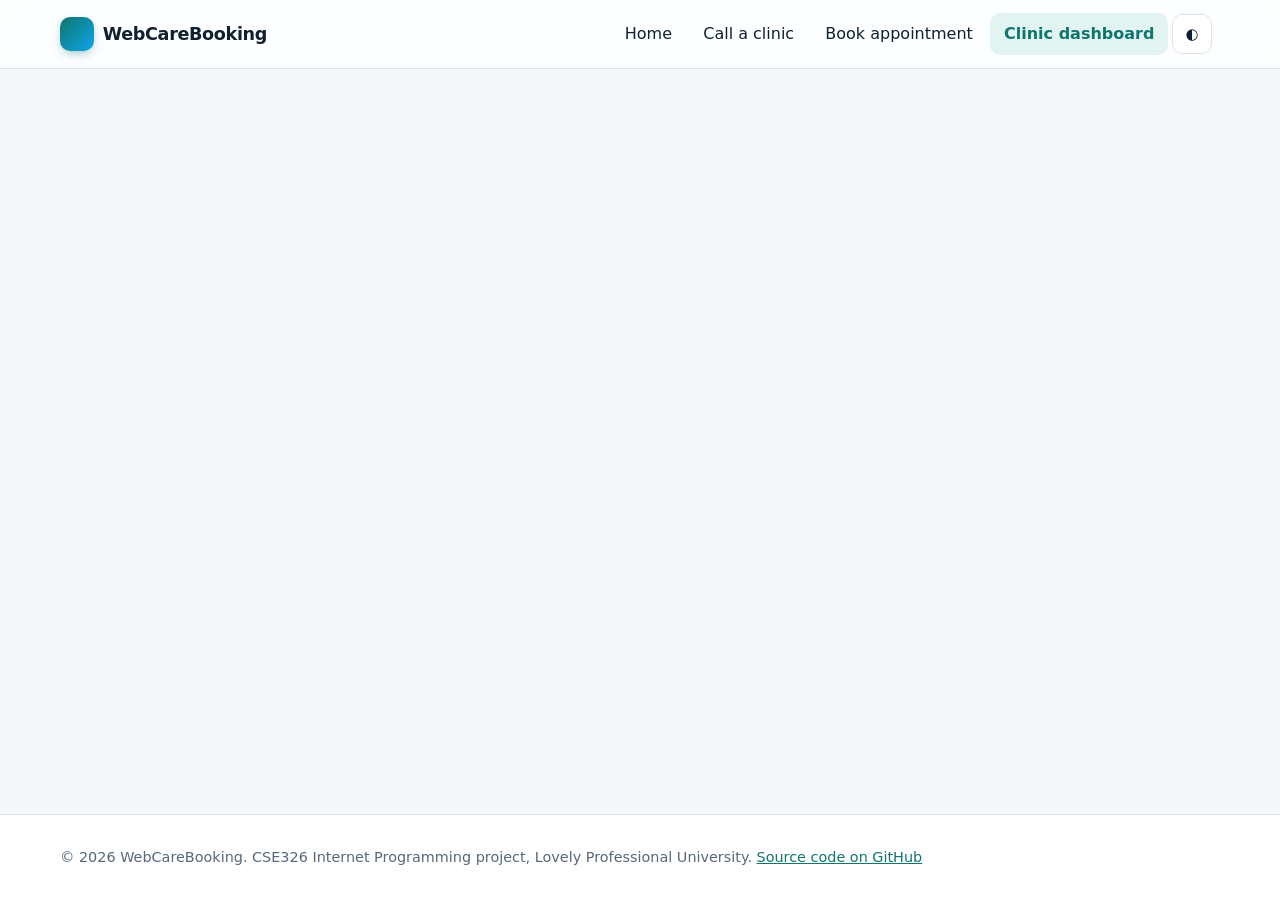
==== commit 883c246c: "Add files via upload" ====
--- a/admin.html
+++ b/admin.html
@@ -3,109 +3,72 @@
 <head>
   <meta charset="UTF-8">
   <meta name="viewport" content="width=device-width, initial-scale=1.0">
-  <meta name="description" content="Clinic dashboard: manage working hours and appointments.">
-  <meta name="theme-color" content="#0f766e">
+  <meta name="description" content="Clinic dashboard: manage doctors, clinics, working hours and appointments.">
   <title>Clinic dashboard – WebCareBooking</title>
-  <link rel="icon" href="data:image/svg+xml,%3Csvg xmlns='http://www.w3.org/2000/svg' viewBox='0 0 32 32'%3E%3Crect width='32' height='32' rx='8' fill='%230f766e'/%3E%3Cpath d='M13 7h6v6h6v6h-6v6h-6v-6H7v-6h6z' fill='white'/%3E%3C/svg%3E">
   <link rel="preconnect" href="https://fonts.googleapis.com">
   <link rel="preconnect" href="https://fonts.gstatic.com" crossorigin>
-  <link rel="stylesheet" href="https://fonts.googleapis.com/css2?family=Inter:wght@400;500;600;700;800&display=swap">
+  <link rel="stylesheet" href="https://fonts.googleapis.com/css2?family=Atkinson+Hyperlegible:ital,wght@0,400;0,700;1,400&family=Bricolage+Grotesque:opsz,wght@12..96,500..800&display=swap">
   <link rel="stylesheet" href="css/style.css">
-  <script>try{document.documentElement.dataset.theme=localStorage.getItem('wcb_theme')||(matchMedia('(prefers-color-scheme: dark)').matches?'dark':'light')}catch(e){}</script>
 </head>
 <body>
   <a class="skip-link" href="#main">Skip to content</a>
 
   <header class="site-header">
     <div class="container header-inner">
-      <a class="logo" href="index.html"><span class="logo-mark" aria-hidden="true"><svg viewBox="0 0 24 24"><path d="M9.5 4h5v5.5H20v5h-5.5V20h-5v-5.5H4v-5h5.5z"/></svg></span>WebCare<span class="logo-accent">Booking</span></a>
-      <nav class="site-nav" aria-label="Main navigation">
-        <button class="nav-toggle" type="button" aria-expanded="false" aria-controls="nav-menu">
-          <svg class="icon" viewBox="0 0 24 24" aria-hidden="true"><path d="M4 6h16M4 12h16M4 18h16"/></svg>
-          <span>Menu</span>
-        </button>
+      <a class="logo" href="index.html"><span class="logo-mark" aria-hidden="true"></span>WebCareBooking</a>
+      <nav aria-label="Main navigation">
+        <button class="nav-toggle" type="button" aria-expanded="false" aria-controls="nav-menu">Menu</button>
         <ul id="nav-menu" class="nav-menu">
           <li><a href="index.html">Home</a></li>
+          <li><a href="index.html#clinics">Call a clinic</a></li>
           <li><a href="book.html">Book appointment</a></li>
           <li><a href="admin.html" aria-current="page">Clinic dashboard</a></li>
+          <li><button class="theme-toggle" type="button" aria-label="Switch between dark and light mode"><span aria-hidden="true">◐</span></button></li>
         </ul>
       </nav>
-      <button class="theme-toggle" type="button" aria-label="Dark mode" aria-pressed="false">
-        <svg class="icon icon-moon" viewBox="0 0 24 24" aria-hidden="true"><path d="M21 12.8A9 9 0 1 1 11.2 3a7 7 0 0 0 9.8 9.8z"/></svg>
-        <svg class="icon icon-sun" viewBox="0 0 24 24" aria-hidden="true"><circle cx="12" cy="12" r="4"/><path d="M12 2v2M12 20v2M4.9 4.9l1.4 1.4M17.7 17.7l1.4 1.4M2 12h2M20 12h2M4.9 19.1l1.4-1.4M17.7 6.3l1.4-1.4"/></svg>
-      </button>
     </div>
   </header>
 
   <main id="main" class="container page">
 
     <!-- ============ ADMIN LOGIN ============ -->
-    <section id="admin-login" class="auth-layout" aria-labelledby="admin-login-title" hidden>
-      <div class="auth-aside">
-        <p class="eyebrow">For doctors and clinic staff</p>
-        <h1 id="admin-login-title">Clinic dashboard</h1>
-        <p class="muted">Manage your calendar, track appointments and keep your patients informed.</p>
-        <ul class="check-list">
-          <li><svg class="icon" viewBox="0 0 24 24" aria-hidden="true"><path d="M20 6 9 17l-5-5"/></svg>Set weekly working hours and breaks</li>
-          <li><svg class="icon" viewBox="0 0 24 24" aria-hidden="true"><path d="M20 6 9 17l-5-5"/></svg>Filter, complete or cancel appointments</li>
-          <li><svg class="icon" viewBox="0 0 24 24" aria-hidden="true"><path d="M20 6 9 17l-5-5"/></svg>Export your schedule to CSV</li>
-        </ul>
-      </div>
-      <div class="auth-main">
-        <form id="admin-login-form" class="card form" novalidate>
-          <h2>Staff log in</h2>
-          <div class="field">
-            <label for="admin-email">Staff email</label>
-            <input type="email" id="admin-email" name="email" autocomplete="username" required>
-            <p class="error" id="admin-email-error" aria-live="polite"></p>
-          </div>
-          <div class="field">
-            <label for="admin-password">Password</label>
-            <input type="password" id="admin-password" name="password" autocomplete="current-password" required>
-            <p class="error" id="admin-password-error" aria-live="polite"></p>
-          </div>
-          <button type="submit" class="btn btn-primary btn-block">Log in</button>
-          <p class="hint center">Demo login: <code>admin@webcare.com</code> / <code>Admin@123</code></p>
-        </form>
-      </div>
+    <section id="admin-login" class="auth auth-narrow" aria-labelledby="admin-login-title" hidden>
+      <h1 id="admin-login-title">Clinic dashboard</h1>
+      <p class="muted">For doctors and clinic staff.</p>
+      <form id="admin-login-form" class="panel form" novalidate>
+        <div class="field">
+          <label for="admin-email">Staff email</label>
+          <input type="email" id="admin-email" name="email" autocomplete="username" required>
+          <p class="error" id="admin-email-error" aria-live="polite"></p>
+        </div>
+        <div class="field">
+          <label for="admin-password">Password</label>
+          <input type="password" id="admin-password" name="password" autocomplete="current-password" required>
+          <p class="error" id="admin-password-error" aria-live="polite"></p>
+        </div>
+        <button type="submit" class="btn btn-primary btn-block">Log in</button>
+        <p class="hint">Demo login: <code>admin@webcare.com</code> / <code>Admin@123</code></p>
+      </form>
     </section>
 
     <!-- ============ DASHBOARD ============ -->
-    <section id="admin-app" aria-labelledby="dash-title" hidden>
+    <section id="admin-app" hidden>
       <div class="page-head">
-        <div>
-          <h1 id="dash-title">Dashboard</h1>
-          <p class="muted" id="today-label"></p>
-        </div>
+        <h1>Dashboard</h1>
         <button type="button" id="admin-logout" class="btn btn-ghost">Log out</button>
       </div>
 
       <section class="stats" aria-label="Key figures">
-        <article class="stat">
-          <span class="stat-icon" aria-hidden="true"><svg class="icon" viewBox="0 0 24 24"><rect x="3" y="5" width="18" height="16" rx="2"/><path d="M3 10h18M8 3v4M16 3v4"/></svg></span>
-          <div><p class="stat-value" id="stat-today">0</p><p class="stat-label">Booked today</p></div>
-        </article>
-        <article class="stat">
-          <span class="stat-icon stat-icon-info" aria-hidden="true"><svg class="icon" viewBox="0 0 24 24"><circle cx="12" cy="12" r="9"/><path d="M12 7v5l3 2"/></svg></span>
-          <div><p class="stat-value" id="stat-upcoming">0</p><p class="stat-label">Upcoming</p></div>
-        </article>
-        <article class="stat">
-          <span class="stat-icon stat-icon-success" aria-hidden="true"><svg class="icon" viewBox="0 0 24 24"><path d="M20 6 9 17l-5-5"/></svg></span>
-          <div><p class="stat-value" id="stat-completed">0</p><p class="stat-label">Completed</p></div>
-        </article>
-        <article class="stat">
-          <span class="stat-icon stat-icon-danger" aria-hidden="true"><svg class="icon" viewBox="0 0 24 24"><circle cx="12" cy="12" r="9"/><path d="M15 9l-6 6M9 9l6 6"/></svg></span>
-          <div><p class="stat-value" id="stat-cancel">0%</p><p class="stat-label">Cancellation rate</p></div>
-        </article>
+        <article class="stat"><p class="stat-value" id="stat-today">0</p><p class="stat-label">Booked for today</p></article>
+        <article class="stat"><p class="stat-value" id="stat-upcoming">0</p><p class="stat-label">Upcoming</p></article>
+        <article class="stat"><p class="stat-value" id="stat-completed">0</p><p class="stat-label">Completed</p></article>
+        <article class="stat"><p class="stat-value" id="stat-cancel">0%</p><p class="stat-label">Cancelled</p></article>
       </section>
 
-      <section class="card" aria-labelledby="appts-title">
-        <div class="card-head">
+      <section class="panel" aria-labelledby="appts-title">
+        <div class="panel-head">
           <h2 id="appts-title">Appointments</h2>
-          <button type="button" id="export-btn" class="btn btn-small">
-            <svg class="icon" viewBox="0 0 24 24" aria-hidden="true"><path d="M12 3v12M7 10l5 5 5-5M5 21h14"/></svg>
-            Export CSV
-          </button>
+          <button type="button" id="export-btn" class="btn btn-small btn-ghost">Export CSV</button>
         </div>
         <form id="filter-form" class="filters">
           <div class="field">
@@ -125,70 +88,66 @@
               <option value="cancelled">Cancelled</option>
             </select>
           </div>
-          <button type="reset" class="btn btn-ghost">Clear filters</button>
+          <button type="reset" class="btn btn-ghost btn-small">Clear filters</button>
         </form>
         <div class="table-wrap">
           <table class="table">
             <caption class="sr-only">List of appointments</caption>
             <thead>
               <tr>
-                <th scope="col">Date</th><th scope="col">Time</th><th scope="col">Doctor</th>
-                <th scope="col">Patient</th><th scope="col">Reason</th><th scope="col">Status</th>
+                <th scope="col">Date</th><th scope="col">Time</th><th scope="col">Token</th><th scope="col">Doctor</th>
+                <th scope="col">Patient</th><th scope="col">Reason</th><th scope="col">Status</th><th scope="col">Booking fee</th>
                 <th scope="col">Actions</th>
               </tr>
             </thead>
             <tbody id="appt-body"></tbody>
           </table>
         </div>
-        <p id="appt-empty" class="empty-state">No appointments match these filters.</p>
+        <p id="appt-empty" class="muted">No appointments match these filters.</p>
       </section>
 
+      <!-- ===== PAYMENTS & SUBSCRIPTIONS ===== -->
+      <section class="panel" aria-labelledby="pay-title">
+        <div class="panel-head">
+          <h2 id="pay-title">Payments</h2>
+          <span class="demo-flag">Demo, no real money</span>
+        </div>
+        <div class="money-row" aria-label="Booking fees">
+          <div class="money"><p class="money-value" id="fees-received">₹0</p><p class="money-label">Booking fees received</p></div>
+          <div class="money"><p class="money-value" id="fees-collect">₹0</p><p class="money-label">To collect at the reception</p></div>
+          <div class="money"><p class="money-value" id="fees-refunded">₹0</p><p class="money-label">Refunded to patients</p></div>
+        </div>
+
+        <h3 class="sub-title">Clinic subscriptions</h3>
+        <p class="muted">Each clinic or hospital pays a monthly plan to use WebCareBooking. When a plan ends, patients can no longer book that clinic online, but they still see its phone number.</p>
+        <ul id="sub-list" class="sub-list"></ul>
+      </section>
+
       <div class="layout-2col">
-        <section class="card" aria-labelledby="sched-title">
-          <h2 id="sched-title">Working hours</h2>
-          <form id="schedule-form" novalidate>
-            <div class="field">
-              <label for="sched-doctor">Doctor</label>
-              <select id="sched-doctor"></select>
-            </div>
-            <fieldset>
-              <legend>Weekly schedule</legend>
-              <div id="hours-rows"></div>
-            </fieldset>
-            <div class="field-row">
-              <div class="field">
-                <label for="slot-length">Appointment length</label>
-                <select id="slot-length">
-                  <option value="15">15 minutes</option>
-                  <option value="20">20 minutes</option>
-                  <option value="30">30 minutes</option>
-                  <option value="45">45 minutes</option>
-                  <option value="60">60 minutes</option>
-                </select>
-              </div>
-              <div class="field">
-                <label for="break-start">Break from</label>
-                <input type="time" id="break-start" step="900">
-              </div>
-              <div class="field">
-                <label for="break-end">Break until</label>
-                <input type="time" id="break-end" step="900">
-                <p class="error" id="break-end-error" aria-live="polite"></p>
-              </div>
-            </div>
-            <button type="submit" class="btn btn-primary">Save working hours</button>
-          </form>
-        </section>
-
-        <div class="stack">
-          <section class="card" aria-labelledby="doc-title">
-            <h2 id="doc-title">Add a doctor</h2>
-            <form id="doctor-form" class="form" novalidate>
-              <div class="field">
-                <label for="doc-name">Name</label>
-                <input type="text" id="doc-name" name="docname" placeholder="Dr. Firstname Lastname" required>
-                <p class="error" id="doc-name-error" aria-live="polite"></p>
-              </div>
+        <!-- ===== DOCTORS ===== -->
+        <section class="panel" aria-labelledby="doctors-title">
+          <h2 id="doctors-title">Doctors</h2>
+          <ul id="doctor-admin-list" class="doctor-admin-list"></ul>
+
+          <form id="doctor-form" class="form doctor-form" novalidate>
+            <h3 id="doctor-form-title">Add a doctor</h3>
+            <input type="hidden" name="id" id="doc-id">
+            <div class="photo-field">
+              <div id="doc-photo-preview" class="photo-preview" aria-live="polite"></div>
+              <div class="field">
+                <label for="doc-photo">Photo</label>
+                <input type="file" id="doc-photo" name="photo" accept="image/jpeg,image/png,image/webp,image/gif" aria-describedby="photo-hint">
+                <p class="hint" id="photo-hint">A clear face photo, JPG or PNG, under 5 MB. It is cropped to a square.</p>
+                <p class="error" id="doc-photo-error" aria-live="polite"></p>
+                <button type="button" id="doc-photo-remove" class="link-btn link-danger" hidden>Remove photo</button>
+              </div>
+            </div>
+            <div class="field">
+              <label for="doc-name">Name</label>
+              <input type="text" id="doc-name" name="docname" placeholder="Dr. Firstname Lastname" required>
+              <p class="error" id="doc-name-error" aria-live="polite"></p>
+            </div>
+            <div class="field-row">
               <div class="field">
                 <label for="doc-specialty">Specialty</label>
                 <select id="doc-specialty" name="specialty" required>
@@ -200,40 +159,139 @@
                   <option>Gynecology</option>
                   <option>Dentistry</option>
                   <option>Ophthalmology</option>
+                  <option>Orthopedics</option>
+                  <option>ENT</option>
                 </select>
                 <p class="error" id="doc-specialty-error" aria-live="polite"></p>
               </div>
-              <button type="submit" class="btn btn-primary">Add doctor</button>
-            </form>
-          </section>
-
-          <section class="card card-danger" aria-labelledby="reset-title">
-            <h2 id="reset-title">Demo data</h2>
-            <p class="muted">Erase all patients and appointments stored in this browser and reload the sample doctors.</p>
-            <button type="button" id="reset-btn" class="btn btn-danger">Reset demo data</button>
-          </section>
-        </div>
+              <div class="field">
+                <label for="doc-clinic">Clinic</label>
+                <select id="doc-clinic" name="clinic" required></select>
+                <p class="error" id="doc-clinic-error" aria-live="polite"></p>
+              </div>
+            </div>
+            <div class="field-row">
+              <div class="field">
+                <label for="doc-experience">Years of experience</label>
+                <input type="number" id="doc-experience" name="experience" min="0" max="60" step="1">
+                <p class="error" id="doc-experience-error" aria-live="polite"></p>
+              </div>
+              <div class="field">
+                <label for="doc-languages">Languages</label>
+                <input type="text" id="doc-languages" name="languages" placeholder="Hindi, English">
+              </div>
+            </div>
+            <div class="field">
+              <label for="doc-bio">Short description for patients</label>
+              <textarea id="doc-bio" name="bio" rows="3" maxlength="240" placeholder="What this doctor helps with"></textarea>
+            </div>
+            <div class="form-actions">
+              <button type="submit" id="doc-submit" class="btn btn-primary">Add doctor</button>
+              <button type="button" id="doc-cancel" class="btn btn-ghost" hidden>Cancel editing</button>
+            </div>
+          </form>
+        </section>
+
+        <!-- ===== WORKING HOURS ===== -->
+        <section class="panel" aria-labelledby="sched-title">
+          <h2 id="sched-title">Working hours</h2>
+          <form id="schedule-form" novalidate>
+            <div class="field">
+              <label for="sched-doctor">Doctor</label>
+              <select id="sched-doctor"></select>
+            </div>
+            <fieldset>
+              <legend>Weekly schedule</legend>
+              <div id="hours-rows"></div>
+            </fieldset>
+            <div class="field-row">
+              <div class="field">
+                <label for="slot-length">Appointment length</label>
+                <select id="slot-length">
+                  <option value="15">15 minutes</option>
+                  <option value="20">20 minutes</option>
+                  <option value="30">30 minutes</option>
+                  <option value="45">45 minutes</option>
+                  <option value="60">60 minutes</option>
+                </select>
+              </div>
+              <div class="field">
+                <label for="break-start">Break from</label>
+                <input type="time" id="break-start" step="900">
+              </div>
+              <div class="field">
+                <label for="break-end">Break until</label>
+                <input type="time" id="break-end" step="900">
+                <p class="error" id="break-end-error" aria-live="polite"></p>
+              </div>
+            </div>
+            <button type="submit" class="btn btn-primary">Save working hours</button>
+          </form>
+        </section>
+      </div>
+
+      <div class="layout-2col">
+        <!-- ===== CLINICS ===== -->
+        <section class="panel" aria-labelledby="clinics-title">
+          <h2 id="clinics-title">Clinics and hospitals</h2>
+          <p class="muted">Patients see these details on the home page and can call the number directly.</p>
+          <form id="clinic-form" class="form" novalidate>
+            <div class="field">
+              <label for="clinic-select">Edit</label>
+              <select id="clinic-select"></select>
+            </div>
+            <div class="field">
+              <label for="clinic-name">Name</label>
+              <input type="text" id="clinic-name" name="name" required>
+              <p class="error" id="clinic-name-error" aria-live="polite"></p>
+            </div>
+            <div class="field-row">
+              <div class="field">
+                <label for="clinic-phone">Phone number</label>
+                <input type="tel" id="clinic-phone" name="phone" placeholder="+91 98765 43210" required>
+                <p class="error" id="clinic-phone-error" aria-live="polite"></p>
+              </div>
+              <div class="field">
+                <label for="clinic-email">Email (optional)</label>
+                <input type="email" id="clinic-email" name="email">
+                <p class="error" id="clinic-email-error" aria-live="polite"></p>
+              </div>
+            </div>
+            <div class="field">
+              <label for="clinic-address">Address</label>
+              <input type="text" id="clinic-address" name="address" required>
+              <p class="error" id="clinic-address-error" aria-live="polite"></p>
+            </div>
+            <div class="field">
+              <label for="clinic-hours">Opening hours</label>
+              <input type="text" id="clinic-hours" name="hours" placeholder="Mon to Sat, 9:00 am to 5:00 pm">
+            </div>
+            <button type="submit" id="clinic-submit" class="btn btn-primary">Save clinic</button>
+          </form>
+        </section>
+
+        <section class="panel panel-danger" aria-labelledby="reset-title">
+          <h2 id="reset-title">Demo data</h2>
+          <p class="muted">Erase all patients, appointments and changes stored in this browser, and load the sample clinics and doctors again.</p>
+          <button type="button" id="reset-btn" class="btn btn-danger">Reset demo data</button>
+        </section>
       </div>
     </section>
+    <dialog id="sub-dialog" class="pay-dialog" aria-labelledby="sub-pay-title"></dialog>
   </main>
 
   <footer class="site-footer">
     <div class="container footer-inner">
-      <div>
-        <p>&copy; 2026 WebCareBooking · Student project, Lovely Professional University.</p>
-        <p class="small">Demo application – data is stored only in your browser. Not for real medical use.</p>
-      </div>
-      <ul class="footer-links">
-        <li><a href="index.html">Home</a></li>
-        <li><a href="book.html">Book appointment</a></li>
-      </ul>
+      <p>&copy; 2026 WebCareBooking. CSE326 Internet Programming project, Lovely Professional University. <a href="https://github.com/Nata11W/webcarebooking">Source code on GitHub</a></p>
     </div>
   </footer>
 
   <script src="js/storage.js"></script>
   <script src="js/slots.js"></script>
   <script src="js/validate.js"></script>
+  <script src="js/payments.js"></script>
   <script src="js/ui.js"></script>
+  <script src="js/profiles.js"></script>
   <script src="js/admin.js"></script>
 </body>
 </html>
--- a/css/style.css
+++ b/css/style.css
@@ -471,6 +471,12 @@
 .badge-booked { background: var(--primary-soft); color: var(--primary); }
 .badge-completed { background: var(--success-soft); color: var(--success); }
 .badge-cancelled { background: var(--danger-soft); color: var(--danger); }
+/* Payment badges */
+.badge-paid { background: var(--success-soft); color: var(--success); }
+.badge-due { background: var(--warning-soft); color: var(--warning); }
+.badge-refunded, .badge-none { background: var(--surface-2); color: var(--muted); }
+.badge-paid, .badge-due, .badge-refunded, .badge-none { text-transform: none; } /* labels are already written in sentence case */
+.appt-meta { display: flex; flex-wrap: wrap; align-items: center; gap: 0.5rem; margin-top: 0.3rem; color: var(--muted); }
 
 /* ---------- 9. Dashboard ---------- */
 .stats { display: grid; grid-template-columns: repeat(2, 1fr); gap: 1rem; margin-bottom: 1.25rem; }
@@ -510,7 +516,88 @@
 .day-toggle input { width: 18px; height: 18px; min-height: 0; accent-color: var(--primary); }
 .time-pair { display: flex; align-items: center; gap: 0.5rem; color: var(--muted); font-size: 0.9rem; }
 
-/* ---------- 10. Toasts & footer ---------- */
+/* ---------- 10. Payments, dialogs & token slip ---------- */
+.fee-row {
+  display: flex; justify-content: space-between; align-items: center; gap: 1rem;
+  background: var(--surface-2); border-radius: 10px; padding: 0.75rem 1rem;
+}
+.fee-row strong { font-size: 1.2rem; }
+.pay-grid { display: grid; gap: 0.6rem; margin-block: 0.25rem; }
+.pay-option { position: relative; }
+.pay-icon {
+  display: grid; place-items: center; width: 38px; height: 38px; flex: none;
+  border-radius: 10px; background: var(--primary-soft); color: var(--primary); font-size: 1.1rem;
+}
+
+.dialog {
+  width: min(460px, calc(100% - 2rem)); max-height: calc(100% - 2rem); overflow: auto;
+  padding: 1.5rem; border: 1px solid var(--border); border-radius: var(--radius-lg);
+  background: var(--surface); color: var(--text); box-shadow: var(--shadow-lg);
+}
+.dialog[open] { animation: pop-in 0.2s ease-out; }
+.dialog::backdrop { background: rgba(8, 20, 30, 0.55); backdrop-filter: blur(3px); }
+.dialog h2 { margin-bottom: 1rem; }
+.dialog-actions { display: flex; justify-content: flex-end; gap: 0.6rem; margin-top: 1.25rem; flex-wrap: wrap; }
+@keyframes pop-in { from { opacity: 0; transform: translateY(8px) scale(0.98); } to { opacity: 1; transform: none; } }
+
+.demo-banner {
+  display: flex; align-items: center; gap: 0.5rem;
+  background: var(--warning-soft); color: var(--warning);
+  border: 1px dashed currentColor; border-radius: 10px;
+  padding: 0.65rem 0.85rem; font-weight: 700; font-size: 0.92rem;
+}
+
+.details-list { margin: 0 0 1rem; display: grid; gap: 0; }
+.details-list div {
+  display: flex; justify-content: space-between; align-items: center; gap: 1rem;
+  padding: 0.5rem 0; border-bottom: 1px dashed var(--border);
+}
+.details-list dt { color: var(--muted); font-size: 0.9rem; }
+.details-list dd { margin: 0; font-weight: 600; text-align: right; }
+
+.spinner {
+  width: 1em; height: 1em; border-radius: 50%;
+  border: 2px solid currentColor; border-right-color: transparent;
+  animation: spin 0.7s linear infinite;
+}
+@keyframes spin { to { transform: rotate(360deg); } }
+
+.slip-head { display: flex; align-items: center; gap: 0.75rem; margin-bottom: 1rem; }
+.slip-head h2 { margin: 0; font-size: 1.15rem; }
+.slip-head p { margin: 0; }
+.slip-token {
+  display: grid; justify-items: center; margin-bottom: 1rem; padding: 1rem;
+  border: 2px dashed var(--primary); border-radius: var(--radius); background: var(--primary-soft);
+}
+.slip-token span { font-size: 0.8rem; font-weight: 700; letter-spacing: 0.1em; text-transform: uppercase; color: var(--primary); }
+.slip-token strong { font-size: 3rem; line-height: 1.1; font-weight: 800; color: var(--primary); font-variant-numeric: tabular-nums; }
+.slip-note { margin: 0; font-size: 0.88rem; color: var(--muted); }
+
+/* Clinic subscription & earnings */
+.billing-grid { display: grid; gap: 1rem; margin-bottom: 0.75rem; }
+.billing-tile {
+  display: grid; gap: 0.25rem; align-content: start;
+  border: 1px solid var(--border); border-radius: 12px; padding: 1rem; background: var(--bg);
+}
+.billing-tile p { margin: 0; }
+.billing-tile .btn { justify-self: start; margin-top: 0.5rem; }
+.billing-label { font-size: 0.8rem; font-weight: 700; text-transform: uppercase; letter-spacing: 0.05em; color: var(--muted); }
+.billing-value { font-size: 1.5rem; font-weight: 800; font-variant-numeric: tabular-nums; }
+.billing-unit { font-size: 0.95rem; font-weight: 500; }
+
+/* Print only the token slip */
+@media print {
+  body { background: #fff; min-height: 0; }
+  body > :not(main), main > :not(.slip-dialog), .no-print { display: none !important; }
+  main.page { padding: 0; }
+  .slip-dialog {
+    position: static; margin: 0 auto; width: 100%; max-width: 480px; max-height: none;
+    border: 1px solid #999; box-shadow: none; animation: none;
+  }
+  .slip-dialog::backdrop { background: none; backdrop-filter: none; }
+}
+
+/* ---------- 11. Toasts & footer ---------- */
 .toast-box {
   position: fixed; bottom: 1rem; left: 1rem; right: 1rem; z-index: 200;
   display: grid; gap: 0.5rem; pointer-events: none;
@@ -537,7 +624,7 @@
 .footer-links a { color: var(--muted); text-decoration: none; font-weight: 500; }
 .footer-links a:hover { color: var(--primary); }
 
-/* ---------- 11. Responsive breakpoints ---------- */
+/* ---------- 12. Responsive breakpoints ---------- */
 
 /* Tablet */
 @media (min-width: 640px) {
@@ -552,6 +639,10 @@
   .hours-row .error { grid-column: 2; }
   .toast-box { left: auto; width: 360px; }
   .cta { grid-template-columns: 1fr auto; padding: 2.5rem; }
+  .pay-grid { grid-template-columns: repeat(3, 1fr); }
+  .pay-option { flex-direction: column; align-items: flex-start; }
+  .pay-option input { position: absolute; top: 0.8rem; right: 0.8rem; }
+  .billing-grid { grid-template-columns: repeat(3, 1fr); }
 }
 
 /* Desktop */
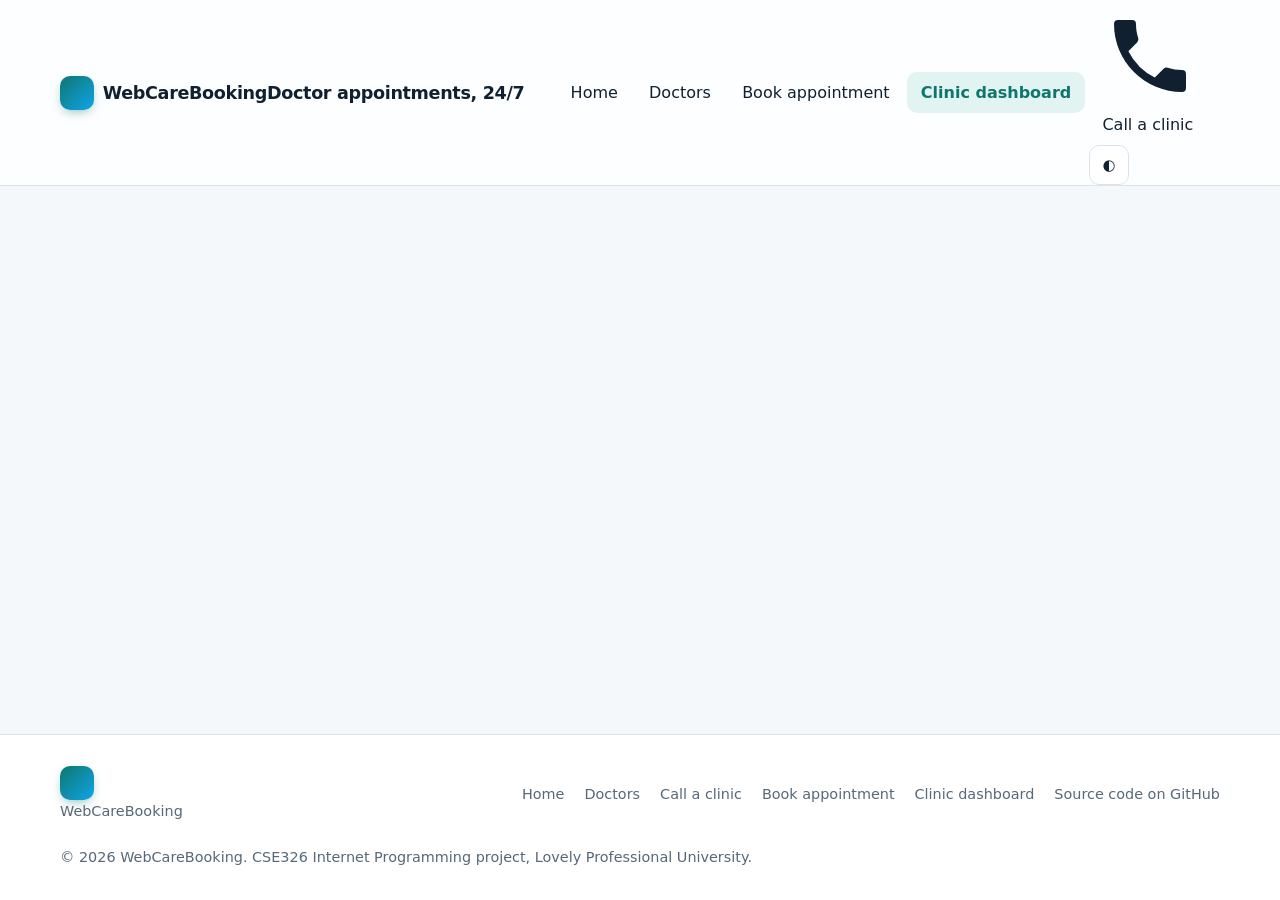
==== commit 99857d31: "Add files via upload" ====
--- a/admin.html
+++ b/admin.html
@@ -13,17 +13,27 @@
 <body>
   <a class="skip-link" href="#main">Skip to content</a>
 
+  <!-- ══ NAVBAR ══ -->
   <header class="site-header">
     <div class="container header-inner">
-      <a class="logo" href="index.html"><span class="logo-mark" aria-hidden="true"></span>WebCareBooking</a>
+      <a class="logo" href="index.html">
+        <span class="logo-mark" aria-hidden="true"></span>
+        <span class="logo-text"><span class="logo-name">WebCareBooking</span><span class="logo-sub">Doctor appointments, 24/7</span></span>
+      </a>
       <nav aria-label="Main navigation">
-        <button class="nav-toggle" type="button" aria-expanded="false" aria-controls="nav-menu">Menu</button>
+        <button class="nav-toggle" type="button" aria-expanded="false" aria-controls="nav-menu" aria-label="Open the menu"><span></span><span></span><span></span></button>
         <ul id="nav-menu" class="nav-menu">
-          <li><a href="index.html">Home</a></li>
-          <li><a href="index.html#clinics">Call a clinic</a></li>
-          <li><a href="book.html">Book appointment</a></li>
-          <li><a href="admin.html" aria-current="page">Clinic dashboard</a></li>
-          <li><button class="theme-toggle" type="button" aria-label="Switch between dark and light mode"><span aria-hidden="true">◐</span></button></li>
+          <li><a class="nav-link" href="index.html">Home</a></li>
+          <li><a class="nav-link" href="index.html#doctors">Doctors</a></li>
+          <li><a class="nav-link" href="book.html">Book appointment</a></li>
+          <li><a class="nav-link" href="admin.html" aria-current="page">Clinic dashboard</a></li>
+          <li class="nav-actions">
+            <a class="btn-whatsapp" href="index.html#clinics">
+              <svg aria-hidden="true" viewBox="0 0 24 24"><path fill="currentColor" d="M6.6 10.8a15.1 15.1 0 0 0 6.6 6.6l2.2-2.2a1 1 0 0 1 1-.25 11.4 11.4 0 0 0 3.6.57 1 1 0 0 1 1 1V20a1 1 0 0 1-1 1A17 17 0 0 1 3 4a1 1 0 0 1 1-1h3.5a1 1 0 0 1 1 1c0 1.25.2 2.45.57 3.57a1 1 0 0 1-.25 1z"/></svg>
+              Call a clinic
+            </a>
+            <button class="theme-toggle" type="button" aria-label="Switch between dark and light mode"><span aria-hidden="true">◐</span></button>
+          </li>
         </ul>
       </nav>
     </div>
@@ -33,7 +43,7 @@
 
     <!-- ============ ADMIN LOGIN ============ -->
     <section id="admin-login" class="auth auth-narrow" aria-labelledby="admin-login-title" hidden>
-      <h1 id="admin-login-title">Clinic dashboard</h1>
+      <h1 id="admin-login-title" class="page-title">Clinic <span>dashboard</span></h1>
       <p class="muted">For doctors and clinic staff.</p>
       <form id="admin-login-form" class="panel form" novalidate>
         <div class="field">
@@ -54,7 +64,7 @@
     <!-- ============ DASHBOARD ============ -->
     <section id="admin-app" hidden>
       <div class="page-head">
-        <h1>Dashboard</h1>
+        <h1 class="page-title">Clinic <span>dashboard</span></h1>
         <button type="button" id="admin-logout" class="btn btn-ghost">Log out</button>
       </div>
 
@@ -280,9 +290,21 @@
     <dialog id="sub-dialog" class="pay-dialog" aria-labelledby="sub-pay-title"></dialog>
   </main>
 
+  <!-- ══ FOOTER ══ -->
   <footer class="site-footer">
     <div class="container footer-inner">
-      <p>&copy; 2026 WebCareBooking. CSE326 Internet Programming project, Lovely Professional University. <a href="https://github.com/Nata11W/webcarebooking">Source code on GitHub</a></p>
+      <p class="footer-brand"><span class="logo-mark" aria-hidden="true"></span>WebCareBooking</p>
+      <nav aria-label="Footer">
+        <div class="footer-links">
+          <a href="index.html">Home</a>
+          <a href="index.html#doctors">Doctors</a>
+          <a href="index.html#clinics">Call a clinic</a>
+          <a href="book.html">Book appointment</a>
+          <a href="admin.html">Clinic dashboard</a>
+          <a href="https://github.com/Nata11W/webcarebooking">Source code on GitHub</a>
+        </div>
+      </nav>
+      <p>&copy; 2026 WebCareBooking. CSE326 Internet Programming project, Lovely Professional University.</p>
     </div>
   </footer>
 
